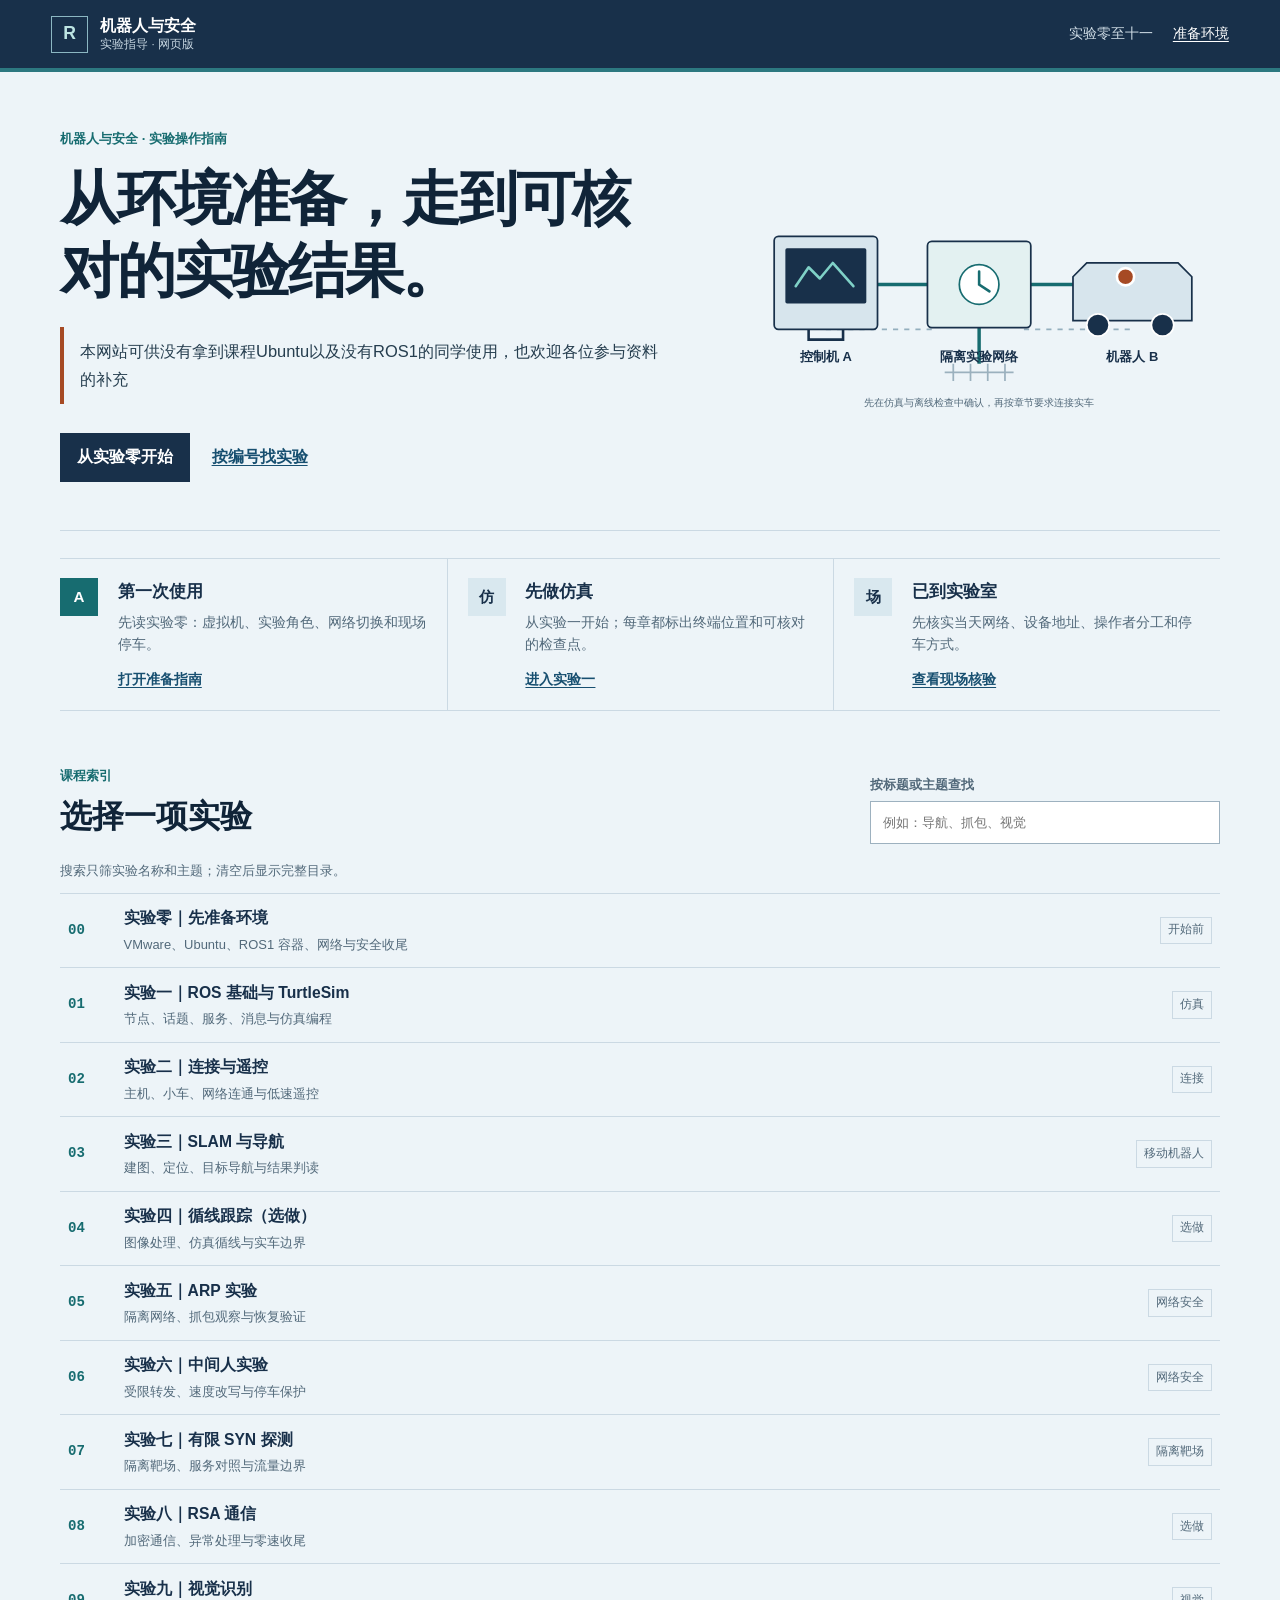
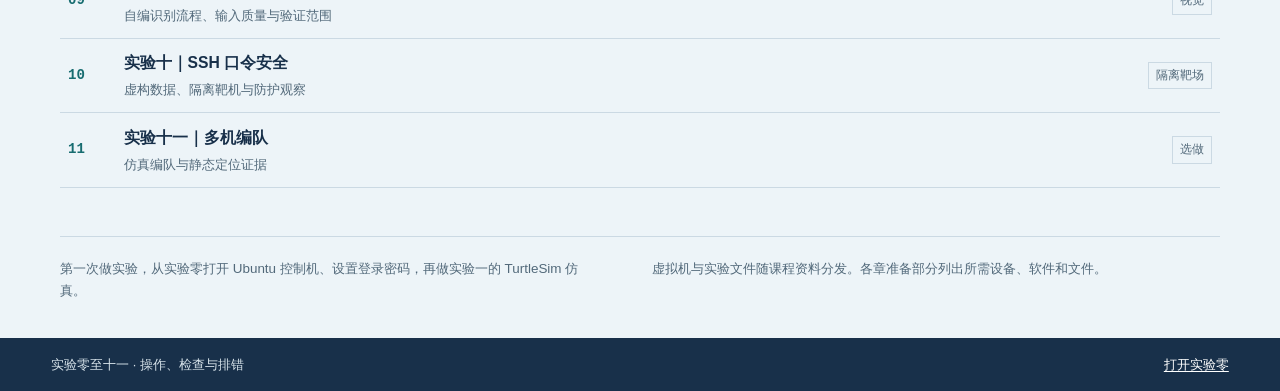
==== index.html @ 043ede08 "Publish robotics safety lab guide site" ====
<!doctype html>
<html lang="zh-CN"><head><meta charset="utf-8"><meta name="viewport" content="width=device-width, initial-scale=1"><meta name="color-scheme" content="light"><meta name="description" content="机器人与安全课程的实验操作、检查点与排错指导。"><title>机器人与安全实验指导</title><link rel="stylesheet" href="assets/site.css"><script src="assets/site.js" defer></script></head>
<body class="home-page"><a class="skip-link" href="#experiment-list">跳到实验目录</a><header class="site-header"><a class="brand" href="index.html"><span class="brand-mark" aria-hidden="true">R</span><span>机器人与安全<span class="brand-sub">实验指导 · 网页版</span></span></a><div class="header-meta"><span>实验零至十一</span><a href="lab-00.html">准备环境</a></div></header><main class="home-main">
  <section class="welcome" aria-labelledby="welcome-title">
    <div class="welcome-copy">
      <p class="eyebrow">机器人与安全 · 实验操作指南</p>
      <h1 id="welcome-title">从环境准备，走到可核对的实验结果。</h1>
      <p class="welcome-note">本网站可供没有拿到课程Ubuntu以及没有ROS1的同学使用，也欢迎各位参与资料的补充</p>
      <div class="welcome-actions">
        <a class="button button-primary" href="lab-00.html">从实验零开始</a>
        <a class="text-link" href="#experiment-list">按编号找实验</a>
      </div>
    </div>
    <div class="bench-figure" aria-label="控制机、网络与机器人之间的离线实验连接示意图">
      <svg viewBox="0 0 560 300" role="img" aria-labelledby="bench-title bench-desc">
        <title id="bench-title">实验台连接示意</title><desc id="bench-desc">控制机 A 通过实验网络与中间机 M 和机器人 B 连接；仿真与实体实验分开标识。</desc>
        <path class="wire" d="M102 126H250M310 126H458M280 154v64"/>
        <path class="wire wire-dash" d="M102 178H228M332 178h126"/>
        <circle class="port" cx="102" cy="126" r="5"/><circle class="port" cx="458" cy="126" r="5"/>
        <rect class="device" x="42" y="70" width="120" height="108" rx="5"/><rect class="screen" x="55" y="84" width="94" height="64" rx="2"/>
        <path class="screen-line" d="M67 128l15-22 13 13 15-18 24 27"/><path class="device-foot" d="M82 178v12h40v-12"/>
        <rect class="device device-m" x="220" y="76" width="120" height="100" rx="5"/><circle class="knob" cx="280" cy="126" r="23"/><path class="knob-line" d="M280 111v15l12 8"/>
        <path class="robot" d="M405 101h106l16 16v51H389v-51z"/><circle class="wheel" cx="418" cy="173" r="13"/><circle class="wheel" cx="493" cy="173" r="13"/><circle class="sensor" cx="450" cy="117" r="10"/>
        <path class="simline" d="M240 228h80m-70-10v20m20-20v20m20-20v20m20-20v20"/>
        <text x="102" y="215" text-anchor="middle">控制机 A</text><text x="280" y="215" text-anchor="middle">隔离实验网络</text><text x="458" y="215" text-anchor="middle">机器人 B</text>
        <text class="small-label" x="280" y="267" text-anchor="middle">先在仿真与离线检查中确认，再按章节要求连接实车</text>
      </svg>
    </div>
  </section>

  <section class="start-grid" aria-label="选择你的起点">
    <article class="start-route start-route-primary"><span class="route-number">A</span><div><h2>第一次使用</h2><p>先读实验零：虚拟机、实验角色、网络切换和现场停车。</p></div><a href="lab-00.html">打开准备指南</a></article>
    <article class="start-route"><span class="route-number route-number-light">仿</span><div><h2>先做仿真</h2><p>从实验一开始；每章都标出终端位置和可核对的检查点。</p></div><a href="lab-01.html">进入实验一</a></article>
    <article class="start-route"><span class="route-number route-number-light">场</span><div><h2>已到实验室</h2><p>先核实当天网络、设备地址、操作者分工和停车方式。</p></div><a href="lab-00.html#check">查看现场核验</a></article>
  </section>

  <section class="course-index" id="experiment-list" aria-labelledby="list-title">
    <div class="section-heading"><div><p class="eyebrow">课程索引</p><h2 id="list-title">选择一项实验</h2></div><label class="search-box">按标题或主题查找<input id="course-search" type="search" placeholder="例如：导航、抓包、视觉" autocomplete="off" aria-describedby="search-help"></label></div>
    <p class="search-help" id="search-help" aria-live="polite">搜索只筛实验名称和主题；清空后显示完整目录。</p>
    <noscript><p class="callout">浏览器脚本已关闭。完整实验目录仍可直接打开和阅读。</p></noscript>
    <ol class="experiment-list" id="experiment-list-items">
      <li data-search="实验零 先准备环境 VMware Ubuntu ROS1 容器 网络安全收尾"><a href="lab-00.html"><span class="list-index">00</span><span><strong>实验零｜先准备环境</strong><small>VMware、Ubuntu、ROS1 容器、网络与安全收尾</small></span><span class="list-kind">开始前</span></a></li>
      <li data-search="实验一 ROS 基础 TurtleSim 节点 话题 服务 消息 仿真"><a href="lab-01.html"><span class="list-index">01</span><span><strong>实验一｜ROS 基础与 TurtleSim</strong><small>节点、话题、服务、消息与仿真编程</small></span><span class="list-kind">仿真</span></a></li>
      <li data-search="实验二 连接 遥控 主机 小车 网络 低速"><a href="lab-02.html"><span class="list-index">02</span><span><strong>实验二｜连接与遥控</strong><small>主机、小车、网络连通与低速遥控</small></span><span class="list-kind">连接</span></a></li>
      <li data-search="实验三 SLAM 导航 建图 定位 目标"><a href="lab-03.html"><span class="list-index">03</span><span><strong>实验三｜SLAM 与导航</strong><small>建图、定位、目标导航与结果判读</small></span><span class="list-kind">移动机器人</span></a></li>
      <li data-search="实验四 循线 跟踪 图像 Gazebo 实车 选做"><a href="lab-04.html"><span class="list-index">04</span><span><strong>实验四｜循线跟踪（选做）</strong><small>图像处理、仿真循线与实车边界</small></span><span class="list-kind">选做</span></a></li>
      <li data-search="实验五 ARP 抓包 网络 隔离"><a href="lab-05.html"><span class="list-index">05</span><span><strong>实验五｜ARP 实验</strong><small>隔离网络、抓包观察与恢复验证</small></span><span class="list-kind">网络安全</span></a></li>
      <li data-search="实验六 中间人 转发 速度改写 停车"><a href="lab-06.html"><span class="list-index">06</span><span><strong>实验六｜中间人实验</strong><small>受限转发、速度改写与停车保护</small></span><span class="list-kind">网络安全</span></a></li>
      <li data-search="实验七 SYN 探测 DoS 服务 对照"><a href="lab-07.html"><span class="list-index">07</span><span><strong>实验七｜有限 SYN 探测</strong><small>隔离靶场、服务对照与流量边界</small></span><span class="list-kind">隔离靶场</span></a></li>
      <li data-search="实验八 RSA 加密 通信 选做"><a href="lab-08.html"><span class="list-index">08</span><span><strong>实验八｜RSA 通信</strong><small>加密通信、异常处理与零速收尾</small></span><span class="list-kind">选做</span></a></li>
      <li data-search="实验九 视觉识别 图片 自编识别器"><a href="lab-09.html"><span class="list-index">09</span><span><strong>实验九｜视觉识别</strong><small>自编识别流程、输入质量与验证范围</small></span><span class="list-kind">视觉</span></a></li>
      <li data-search="实验十 SSH 口令 字典 隔离 防护"><a href="lab-10.html"><span class="list-index">10</span><span><strong>实验十｜SSH 口令安全</strong><small>虚构数据、隔离靶机与防护观察</small></span><span class="list-kind">隔离靶场</span></a></li>
      <li data-search="实验十一 多机 编队 仿真 静态定位 选做"><a href="lab-11.html"><span class="list-index">11</span><span><strong>实验十一｜多机编队</strong><small>仿真编队与静态定位证据</small></span><span class="list-kind">选做</span></a></li>
    </ol>
    <p class="empty-search" id="empty-search" hidden>没有找到匹配的实验。换一个标题或主题词，或清空搜索框显示全部实验。</p>
  </section>
  <footer class="home-footer"><p>第一次做实验，从实验零打开 Ubuntu 控制机、设置登录密码，再做实验一的 TurtleSim 仿真。</p><p>虚拟机与实验文件随课程资料分发。各章准备部分列出所需设备、软件和文件。</p></footer>
</main><footer class="site-footer"><span>实验零至十一 · 操作、检查与排错</span><a href="lab-00.html">打开实验零</a></footer></body></html>
---- assets/site.css ----
:root {
  color-scheme: light;
  --navy: #18304A;
  --navy-deep: #102438;
  --paper: #EDF4F8;
  --white: #FFFFFF;
  --ink: #142737;
  --muted: #52697A;
  --line: #CBD9E3;
  --orange: #A64A24;
  --orange-pale: #FFF1E9;
  --teal: #176C70;
  --teal-pale: #E6F4F2;
  --focus: #F0A34A;
  --sans: "Microsoft YaHei UI", "Noto Sans CJK SC", "PingFang SC", "Segoe UI", sans-serif;
  --mono: Consolas, "Cascadia Code", "SFMono-Regular", monospace;
  font-family: var(--sans);
  color: var(--ink);
  background: var(--paper);
}
* { box-sizing: border-box; }
html { scroll-behavior: smooth; }
body { margin: 0; min-width: 320px; background: var(--paper); color: var(--ink); font-size: 16px; line-height: 1.68; }
a { color: #174F70; text-underline-offset: .18em; }
a:hover { color: var(--orange); }
a:focus-visible, button:focus-visible, input:focus-visible, summary:focus-visible { outline: 3px solid var(--focus); outline-offset: 3px; }
.skip-link { position: absolute; left: 1rem; top: -5rem; z-index: 20; padding: .65rem 1rem; background: var(--white); color: var(--navy); }
.skip-link:focus { top: .6rem; }
.site-header { min-height: 72px; padding: .65rem clamp(1rem, 4vw, 3.25rem); display: flex; align-items: center; justify-content: space-between; gap: 1rem; color: var(--white); background: var(--navy); border-bottom: 4px solid #2C7880; }
.brand { display: inline-flex; align-items: center; gap: .75rem; color: var(--white); text-decoration: none; font-weight: 700; line-height: 1.2; }
.brand:hover { color: var(--white); }
.brand-mark { display: grid; place-items: center; width: 37px; height: 37px; border: 1px solid #8BB7C2; color: #BDE5E3; font-size: 1.1rem; font-weight: 700; }
.brand-sub { display: block; margin-top: .22rem; color: #C5D5E0; font-size: .72rem; font-weight: 400; }
.header-meta { display: flex; align-items: center; gap: 1.25rem; font-size: .88rem; color: #D1DEE7; }
.header-meta a { color: white; }
.home-main { width: min(1160px, calc(100% - 2.5rem)); margin: 0 auto; }
.welcome { position: relative; display: grid; grid-template-columns: minmax(0, 1.12fr) minmax(320px, .88fr); align-items: center; gap: clamp(1.5rem, 5vw, 4rem); min-height: 380px; padding: 3.5rem 0 3rem; border-bottom: 1px solid var(--line); }
.eyebrow { margin: 0 0 .8rem; color: var(--teal); font-size: .82rem; font-weight: 700; }
.welcome h1 { max-width: 670px; margin: 0; color: var(--navy-deep); font-size: clamp(2rem, 4.6vw, 3.8rem); line-height: 1.22; letter-spacing: -.035em; }
.welcome-note { max-width: 700px; margin: 1.3rem 0 0; padding: .7rem 0 .7rem 1rem; border-left: 4px solid var(--orange); color: #263E4F; font-size: 1.03rem; line-height: 1.65; }
.welcome-actions { display: flex; flex-wrap: wrap; align-items: center; gap: 1.35rem; margin-top: 1.8rem; }
.button { display: inline-flex; align-items: center; min-height: 46px; padding: .62rem 1rem; text-decoration: none; font-weight: 700; }
.button-primary { color: var(--white); background: var(--navy); border: 1px solid var(--navy); }
.button-primary:hover { color: white; background: var(--navy-deep); }
.text-link { font-weight: 700; }
.bench-figure { min-width: 0; padding: .8rem 0; }
.bench-figure svg { display: block; width: 100%; height: auto; max-height: 300px; overflow: visible; }
.bench-figure text { fill: var(--navy); font: 600 15px var(--sans); }
.bench-figure .small-label { fill: var(--muted); font: 400 12px var(--sans); }
.wire { fill: none; stroke: var(--teal); stroke-width: 4; }
.wire-dash { stroke: #94AFBE; stroke-width: 2; stroke-dasharray: 6 7; }
.port { fill: var(--orange); }
.device, .robot { fill: #D7E5ED; stroke: var(--navy); stroke-width: 2; }
.device-m { fill: #E3F1F1; }
.screen { fill: var(--navy); }
.screen-line { fill: none; stroke: #7FD1C7; stroke-width: 3; stroke-linecap: round; stroke-linejoin: round; }
.device-foot { fill: none; stroke: var(--navy); stroke-width: 3; }
.knob { fill: white; stroke: var(--teal); stroke-width: 2; }
.knob-line { fill: none; stroke: var(--teal); stroke-width: 3; stroke-linecap: round; }
.wheel { fill: var(--navy); stroke: white; stroke-width: 2; }
.sensor { fill: var(--orange); stroke: white; stroke-width: 3; }
.simline { stroke: #9BB1BE; stroke-width: 2; }
.start-grid { display: grid; grid-template-columns: repeat(3, 1fr); margin: 1.7rem 0 3.4rem; border-top: 1px solid var(--line); border-bottom: 1px solid var(--line); }
.start-route { position: relative; display: grid; grid-template-columns: 45px 1fr; column-gap: .8rem; row-gap: .6rem; align-content: start; padding: 1.2rem 1.2rem 1.15rem 0; }
.start-route + .start-route { padding-left: 1.25rem; border-left: 1px solid var(--line); }
.start-route-primary { background: transparent; }
.route-number { display: grid; place-items: center; width: 38px; height: 38px; color: var(--white); background: var(--teal); font-size: .95rem; font-weight: 700; }
.route-number-light { color: var(--navy); background: #D9E8EF; }
.start-route h2 { margin: 0; color: var(--navy); font-size: 1.05rem; }
.start-route p { margin: .3rem 0 0; color: var(--muted); font-size: .9rem; line-height: 1.55; }
.start-route a { grid-column: 2; justify-self: start; margin-top: .15rem; font-size: .88rem; font-weight: 700; }
.course-index { scroll-margin-top: 1rem; padding-bottom: 3rem; }
.section-heading { display: flex; align-items: end; justify-content: space-between; gap: 1.5rem; margin-bottom: 1rem; }
.section-heading .eyebrow { margin-bottom: .2rem; }
.section-heading h2 { margin: 0; color: var(--navy-deep); font-size: clamp(1.55rem, 3vw, 2rem); }
.search-box { display: grid; gap: .35rem; min-width: min(350px, 100%); color: var(--muted); font-size: .81rem; font-weight: 600; }
.search-box input { width: 100%; min-height: 43px; padding: .55rem .75rem; border: 1px solid #9DB1BF; border-radius: 0; background: white; color: var(--ink); font: inherit; font-weight: 400; }
.search-help { margin: 0 0 .7rem; color: var(--muted); font-size: .8rem; }
.experiment-list { margin: 0; padding: 0; list-style: none; border-top: 1px solid var(--line); }
.experiment-list li { border-bottom: 1px solid var(--line); }
.experiment-list a { display: grid; grid-template-columns: 42px 1fr auto; align-items: center; gap: .85rem; min-height: 65px; padding: .72rem .5rem; color: var(--ink); text-decoration: none; }
.experiment-list a:hover { background: #E1EBF0; color: var(--ink); }
.list-index { color: var(--teal); font-family: var(--mono); font-size: .88rem; font-weight: 700; }
.experiment-list strong { display: block; color: var(--navy); font-size: .98rem; }
.experiment-list small { display: block; margin-top: .15rem; color: var(--muted); font-size: .81rem; }
.list-kind { padding: .18rem .45rem; border: 1px solid var(--line); color: var(--muted); font-size: .74rem; white-space: nowrap; }
.empty-search { padding: .9rem 1rem; border-left: 4px solid var(--orange); background: var(--orange-pale); }
.home-footer { display: grid; grid-template-columns: 1fr 1fr; gap: 1.5rem; padding: 1.3rem 0 2.2rem; border-top: 1px solid var(--line); color: var(--muted); font-size: .84rem; }
.home-footer p { margin: 0; max-width: 540px; }
.site-footer { display: flex; justify-content: space-between; gap: 1rem; padding: 1rem clamp(1rem, 4vw, 3.25rem); color: #D7E3EA; background: var(--navy); font-size: .8rem; }
.site-footer a { color: white; }

/* Chapter frame: left rail for course identity, main column for procedural reading. */
.chapter-layout { display: grid; grid-template-columns: 246px minmax(0, 1fr); max-width: 1420px; min-height: calc(100vh - 130px); margin: 0 auto; }
.chapter-aside { padding: 1.45rem 1rem 2rem 1.5rem; color: #E4EDF2; background: var(--navy); }
.aside-title { margin: .3rem 0 .6rem; color: #BFD3DD; font-size: .78rem; font-weight: 700; }
.chapter-list, .page-toc ol { margin: 0; padding: 0; list-style: none; }
.chapter-list li { margin: 0; }
.chapter-list a { display: flex; gap: .52rem; padding: .38rem .42rem; color: #DCE7ED; text-decoration: none; font-size: .84rem; line-height: 1.45; }
.chapter-list a:hover { background: #294760; color: white; }
.chapter-list a[aria-current="page"] { color: white; background: #285665; border-left: 3px solid #83D1C8; font-weight: 700; }
.page-toc { margin-top: 1.3rem; padding-top: 1rem; border-top: 1px solid #466075; }
.page-toc a { display: block; padding: .24rem .35rem; color: #C3D5DF; font-size: .8rem; text-decoration: none; }
.page-toc a:hover { color: white; text-decoration: underline; }
.mobile-toc { display: none; }
.chapter-main { min-width: 0; width: min(100%, 980px); padding: clamp(1.4rem, 4vw, 3rem) clamp(1.2rem, 5vw, 4.5rem) 3rem; }
.chapter-heading { display: flex; justify-content: space-between; align-items: end; gap: 1rem; padding-bottom: 1.25rem; border-bottom: 2px solid var(--navy); }
.chapter-heading .eyebrow { margin-bottom: .25rem; }
.chapter-heading h1 { margin: 0; color: var(--navy-deep); font-size: clamp(1.85rem, 3.4vw, 2.65rem); line-height: 1.25; }
.print-link { flex: none; margin-bottom: .35rem; font-size: .83rem; }
.prose { max-width: 760px; padding-top: .75rem; }
.prose section { padding-top: 1rem; scroll-margin-top: 1rem; }
.prose h2 { margin: 1rem 0 .7rem; padding-bottom: .35rem; border-bottom: 1px solid var(--line); color: var(--navy); font-size: 1.4rem; line-height: 1.4; }
.prose h3 { margin: 1.25rem 0 .45rem; color: #1C5064; font-size: 1.08rem; }
.prose p { margin: .55rem 0 .8rem; }
.prose ul, .prose ol { padding-left: 1.4rem; }
.prose li { padding-left: .15rem; margin: .24rem 0; }
.prose strong { color: #153B53; }
.prose code { font-family: var(--mono); font-size: .9em; overflow-wrap: anywhere; }
.prose pre { position: relative; max-width: 100%; margin: .85rem 0 1.1rem; padding: .8rem .95rem; border-left: 4px solid #43888D; background: #E1EBF0; color: #142737; font: .88rem/1.6 var(--mono); tab-size: 2; white-space: pre-wrap; overflow-wrap: anywhere; }
.prose pre.has-copy { padding-top: 2.45rem; }
.copy-command { position: absolute; top: .35rem; right: .45rem; display: inline-flex; align-items: center; justify-content: center; gap: .3rem; min-width: 30px; min-height: 30px; padding: .2rem .32rem; border: 1px solid transparent; border-radius: 5px; background: transparent; color: var(--navy); font: .75rem var(--sans); cursor: pointer; }
.copy-command:hover, .copy-command:focus-visible { border-color: #92A8B6; background: #F7FAFB; }
.copy-command svg { width: 16px; height: 16px; fill: none; stroke: currentColor; stroke-width: 1.7; stroke-linecap: round; stroke-linejoin: round; }
.copy-command span:empty { display: none; }
.prose pre code { color: inherit; font-size: inherit; }
.prose :not(pre) > code { padding: .06em .23em; border-radius: 3px; background: #DCE9EE; color: #153B53; }
.prose mark.replace-value { padding: .03em .12em; border-radius: 2px; background: #FFE3A0; color: #533200; font-weight: 700; }
.prose table { display: block; max-width: 100%; overflow-x: auto; border-collapse: collapse; border-spacing: 0; font-size: .9rem; }
.prose th, .prose td { padding: .48rem .65rem; border: 1px solid var(--line); text-align: left; vertical-align: top; }
.prose th { background: #DDE9EF; color: var(--navy); }
.callout { margin: .9rem 0 1.1rem; padding: .75rem 1rem; border-left: 4px solid var(--orange); background: var(--orange-pale); }
.callout-muted { border-left-color: #718B99; background: #E7EEF2; }
.callout-ok { border-left-color: var(--teal); background: var(--teal-pale); }
.prose ol.steps, .prose ol.walkthrough { padding-inline-start: 2rem; }
.prose ol.steps > li, .prose ol.walkthrough > li { margin: .9rem 0; padding: .65rem .85rem; border-left: 2px solid #9CB7C4; background: rgba(255,255,255,.55); }
.prose ol.steps > li::marker, .prose ol.walkthrough > li::marker { color: var(--teal); font-family: var(--mono); font-weight: 700; }
.walkthrough > li > h3:first-child, .walkthrough > li > p:first-child { margin-top: 0; }
.walkthrough > li > :last-child { margin-bottom: 0; }
.checkpoint { padding: .5rem .7rem; border-inline-start: 3px solid #43888D; background: #E4EFF0; }
.lesson-figure { max-width: 650px; margin: 1.05rem auto 1.3rem; padding: .6rem; border: 1px solid var(--line); background: #F7FAFB; }
.lesson-figure img { display: block; }
.lesson-figure img { max-width: 100%; max-height: 440px; width: auto; height: auto; margin-inline: auto; object-fit: contain; }
.lesson-figure figcaption { padding: .48rem .15rem 0; color: #42596A; font-size: .88rem; }
.figure-grid { display: grid; grid-template-columns: repeat(3, minmax(0, 1fr)); gap: .65rem; margin-block: 1rem; }
.figure-grid .lesson-figure { width: 100%; margin: 0; }
.figure-grid .lesson-figure img { width: 100%; aspect-ratio: 4 / 3; }
.role-tag { display: inline-block; margin-inline-end: .45rem; padding: .1rem .4rem; border: 1px solid #9FB4C0; color: var(--navy); font-size: .79rem; font-weight: 700; }
.chapter-pagination { display: grid; grid-template-columns: 1fr 1fr; gap: .8rem; margin-top: 2rem; padding-top: 1rem; border-top: 1px solid var(--line); }
.chapter-pagination a { display: flex; flex-direction: column; gap: .1rem; padding: .65rem .8rem; background: #E0EAF0; color: var(--navy); text-decoration: none; font-weight: 700; }
.chapter-pagination a:last-child { text-align: right; }
.chapter-pagination span { color: var(--muted); font-size: .74rem; font-weight: 400; }
.chapter-page .site-footer { padding-left: max(1rem, calc((100vw - 1420px)/2 + 246px)); }
@media (max-width: 850px) {
  .welcome { grid-template-columns: 1fr; min-height: 0; gap: 1rem; padding: 2.4rem 0 2rem; }
  .bench-figure { width: min(550px, 100%); justify-self: center; }
  .start-grid { grid-template-columns: 1fr; margin-top: 1rem; }
  .start-route, .start-route + .start-route { padding: .9rem 0; border-left: 0; }
  .start-route + .start-route { border-top: 1px solid var(--line); }
  .chapter-layout { display: block; }
  .chapter-aside { padding: .65rem 1rem; }
  .desktop-toc, .page-toc { display: none; }
  .mobile-toc { display: block; }
  .mobile-toc summary { width: fit-content; padding: .25rem .3rem; color: white; cursor: pointer; font-weight: 700; }
  .mobile-toc nav { padding: .45rem 0 .6rem; }
  .chapter-list { display: grid; grid-template-columns: repeat(2, minmax(0, 1fr)); gap: .1rem .4rem; }
  .chapter-main { width: 100%; padding: 1.4rem clamp(1rem, 4vw, 2rem) 2.5rem; }
  .chapter-page .site-footer { padding-left: 1rem; }
}
@media (max-width: 560px) {
  body { font-size: 15px; }
  .site-header { min-height: 62px; padding: .55rem .85rem; }
  .header-meta { gap: .7rem; font-size: .76rem; }
  .header-meta span { display: none; }
  .home-main { width: calc(100% - 1.5rem); }
  .welcome { padding-top: 1.8rem; }
  .welcome h1 { font-size: 2.05rem; }
  .welcome-note { font-size: .94rem; }
  .section-heading { display: block; }
  .search-box { margin-top: 1rem; }
  .experiment-list a { grid-template-columns: 32px 1fr; gap: .55rem; padding: .7rem .2rem; }
  .list-kind { grid-column: 2; justify-self: start; margin-top: -.25rem; }
  .home-footer { grid-template-columns: 1fr; gap: .7rem; }
  .chapter-heading { display: block; }
  .print-link { display: inline-block; margin-top: .6rem; }
  .chapter-list { grid-template-columns: 1fr; }
  .prose ol.steps, .prose ol.walkthrough { padding-inline-start: 1.55rem; }
  .prose ol.steps > li, .prose ol.walkthrough > li { padding-inline: .55rem; }
  .figure-grid { grid-template-columns: 1fr; }
  .chapter-pagination { grid-template-columns: 1fr; }
  .chapter-pagination a:last-child { text-align: left; }
  .site-footer { display: block; }
  .site-footer span { display: block; margin-top: .25rem; }
}
@media (prefers-reduced-motion: reduce) { html { scroll-behavior: auto; } }
@media print {
  :root { background: white; }
  body { background: white; color: black; font-size: 11pt; }
  .site-header, .chapter-aside, .header-meta, .print-link, .chapter-pagination, .site-footer, .skip-link { display: none !important; }
  .chapter-layout { display: block; min-height: 0; }
  .chapter-main { width: 100%; max-width: none; padding: 0; }
  .chapter-heading { border-bottom: 1px solid black; }
  .prose { max-width: none; }
  .prose h2, .prose h3 { break-after: avoid; }
  .prose pre, .callout, figure, table { break-inside: avoid; }
  .copy-command { display: none; }
  .prose pre.has-copy { padding-top: .8rem; }
  .prose pre { white-space: pre-wrap; overflow-wrap: anywhere; background: #F1F1F1; color: black; }
  a { color: black; text-decoration: none; }
  .home-main { width: 100%; }
  .welcome { min-height: 0; grid-template-columns: 1fr; }
  .bench-figure { display: none; }
  .start-grid { break-inside: avoid; }
  .search-box, .search-help, .empty-search { display: none !important; }
}
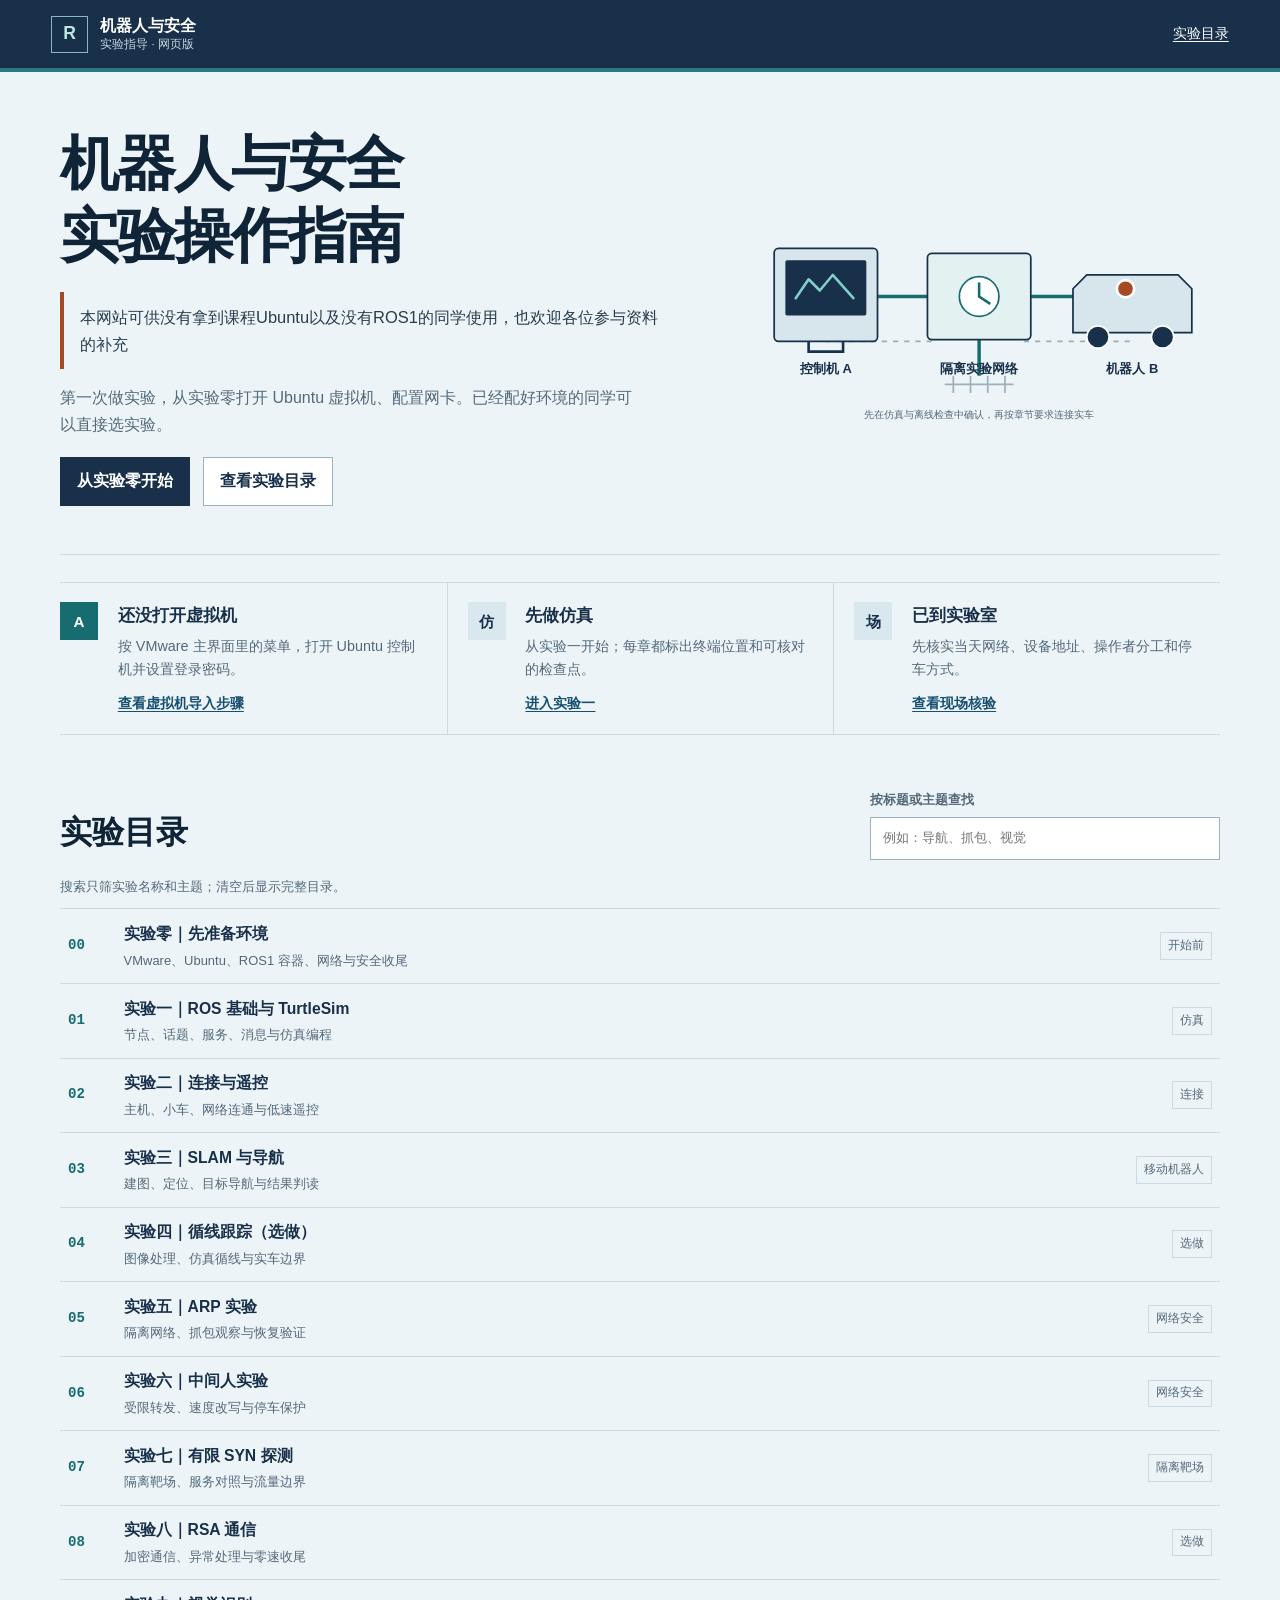
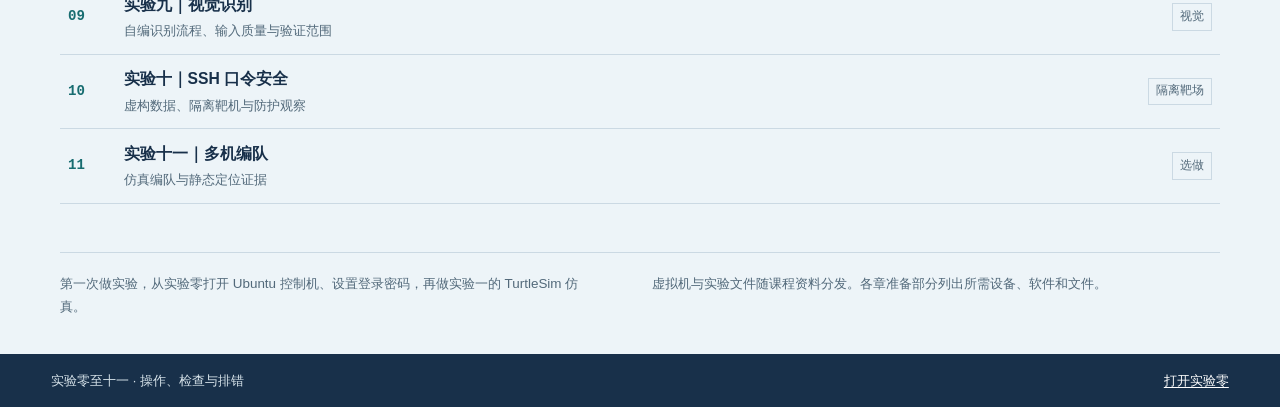
==== commit 77653816: "Clarify the experiment guide entry points" ====
--- a/index.html
+++ b/index.html
@@ -1,14 +1,14 @@
 <!doctype html>
 <html lang="zh-CN"><head><meta charset="utf-8"><meta name="viewport" content="width=device-width, initial-scale=1"><meta name="color-scheme" content="light"><meta name="description" content="机器人与安全课程的实验操作、检查点与排错指导。"><title>机器人与安全实验指导</title><link rel="stylesheet" href="assets/site.css"><script src="assets/site.js" defer></script></head>
-<body class="home-page"><a class="skip-link" href="#experiment-list">跳到实验目录</a><header class="site-header"><a class="brand" href="index.html"><span class="brand-mark" aria-hidden="true">R</span><span>机器人与安全<span class="brand-sub">实验指导 · 网页版</span></span></a><div class="header-meta"><span>实验零至十一</span><a href="lab-00.html">准备环境</a></div></header><main class="home-main">
+<body class="home-page"><a class="skip-link" href="#experiment-list">跳到实验目录</a><header class="site-header"><a class="brand" href="index.html"><span class="brand-mark" aria-hidden="true">R</span><span>机器人与安全<span class="brand-sub">实验指导 · 网页版</span></span></a><nav class="header-meta" aria-label="首页导航"><a href="#experiment-list">实验目录</a></nav></header><main class="home-main">
   <section class="welcome" aria-labelledby="welcome-title">
     <div class="welcome-copy">
-      <p class="eyebrow">机器人与安全 · 实验操作指南</p>
-      <h1 id="welcome-title">从环境准备，走到可核对的实验结果。</h1>
+      <h1 id="welcome-title">机器人与安全<span>实验操作指南</span></h1>
       <p class="welcome-note">本网站可供没有拿到课程Ubuntu以及没有ROS1的同学使用，也欢迎各位参与资料的补充</p>
+      <p class="welcome-guide">第一次做实验，从实验零打开 Ubuntu 虚拟机、配置网卡。已经配好环境的同学可以直接选实验。</p>
       <div class="welcome-actions">
         <a class="button button-primary" href="lab-00.html">从实验零开始</a>
-        <a class="text-link" href="#experiment-list">按编号找实验</a>
+        <a class="button button-secondary" href="#experiment-list">查看实验目录</a>
       </div>
     </div>
     <div class="bench-figure" aria-label="控制机、网络与机器人之间的离线实验连接示意图">
@@ -29,13 +29,13 @@
   </section>
 
   <section class="start-grid" aria-label="选择你的起点">
-    <article class="start-route start-route-primary"><span class="route-number">A</span><div><h2>第一次使用</h2><p>先读实验零：虚拟机、实验角色、网络切换和现场停车。</p></div><a href="lab-00.html">打开准备指南</a></article>
+    <article class="start-route start-route-primary"><span class="route-number">A</span><div><h2>还没打开虚拟机</h2><p>按 VMware 主界面里的菜单，打开 Ubuntu 控制机并设置登录密码。</p></div><a href="lab-00.html#steps">查看虚拟机导入步骤</a></article>
     <article class="start-route"><span class="route-number route-number-light">仿</span><div><h2>先做仿真</h2><p>从实验一开始；每章都标出终端位置和可核对的检查点。</p></div><a href="lab-01.html">进入实验一</a></article>
     <article class="start-route"><span class="route-number route-number-light">场</span><div><h2>已到实验室</h2><p>先核实当天网络、设备地址、操作者分工和停车方式。</p></div><a href="lab-00.html#check">查看现场核验</a></article>
   </section>
 
   <section class="course-index" id="experiment-list" aria-labelledby="list-title">
-    <div class="section-heading"><div><p class="eyebrow">课程索引</p><h2 id="list-title">选择一项实验</h2></div><label class="search-box">按标题或主题查找<input id="course-search" type="search" placeholder="例如：导航、抓包、视觉" autocomplete="off" aria-describedby="search-help"></label></div>
+    <div class="section-heading"><div><h2 id="list-title">实验目录</h2></div><label class="search-box">按标题或主题查找<input id="course-search" type="search" placeholder="例如：导航、抓包、视觉" autocomplete="off" aria-describedby="search-help"></label></div>
     <p class="search-help" id="search-help" aria-live="polite">搜索只筛实验名称和主题；清空后显示完整目录。</p>
     <noscript><p class="callout">浏览器脚本已关闭。完整实验目录仍可直接打开和阅读。</p></noscript>
     <ol class="experiment-list" id="experiment-list-items">
--- a/assets/site.css
+++ b/assets/site.css
@@ -37,11 +37,15 @@
 .welcome { position: relative; display: grid; grid-template-columns: minmax(0, 1.12fr) minmax(320px, .88fr); align-items: center; gap: clamp(1.5rem, 5vw, 4rem); min-height: 380px; padding: 3.5rem 0 3rem; border-bottom: 1px solid var(--line); }
 .eyebrow { margin: 0 0 .8rem; color: var(--teal); font-size: .82rem; font-weight: 700; }
 .welcome h1 { max-width: 670px; margin: 0; color: var(--navy-deep); font-size: clamp(2rem, 4.6vw, 3.8rem); line-height: 1.22; letter-spacing: -.035em; }
+.welcome h1 span { display: inline-block; }
 .welcome-note { max-width: 700px; margin: 1.3rem 0 0; padding: .7rem 0 .7rem 1rem; border-left: 4px solid var(--orange); color: #263E4F; font-size: 1.03rem; line-height: 1.65; }
-.welcome-actions { display: flex; flex-wrap: wrap; align-items: center; gap: 1.35rem; margin-top: 1.8rem; }
+.welcome-guide { max-width: 36em; margin: 1rem 0 0; color: var(--muted); }
+.welcome-actions { display: flex; flex-wrap: wrap; align-items: center; gap: .8rem; margin-top: 1.15rem; }
 .button { display: inline-flex; align-items: center; min-height: 46px; padding: .62rem 1rem; text-decoration: none; font-weight: 700; }
 .button-primary { color: var(--white); background: var(--navy); border: 1px solid var(--navy); }
 .button-primary:hover { color: white; background: var(--navy-deep); }
+.button-secondary { color: var(--navy); border: 1px solid #9DB1BF; background: var(--white); }
+.button-secondary:hover { color: var(--navy-deep); background: #DCE9EE; }
 .text-link { font-weight: 700; }
 .bench-figure { min-width: 0; padding: .8rem 0; }
 .bench-figure svg { display: block; width: 100%; height: auto; max-height: 300px; overflow: visible; }
